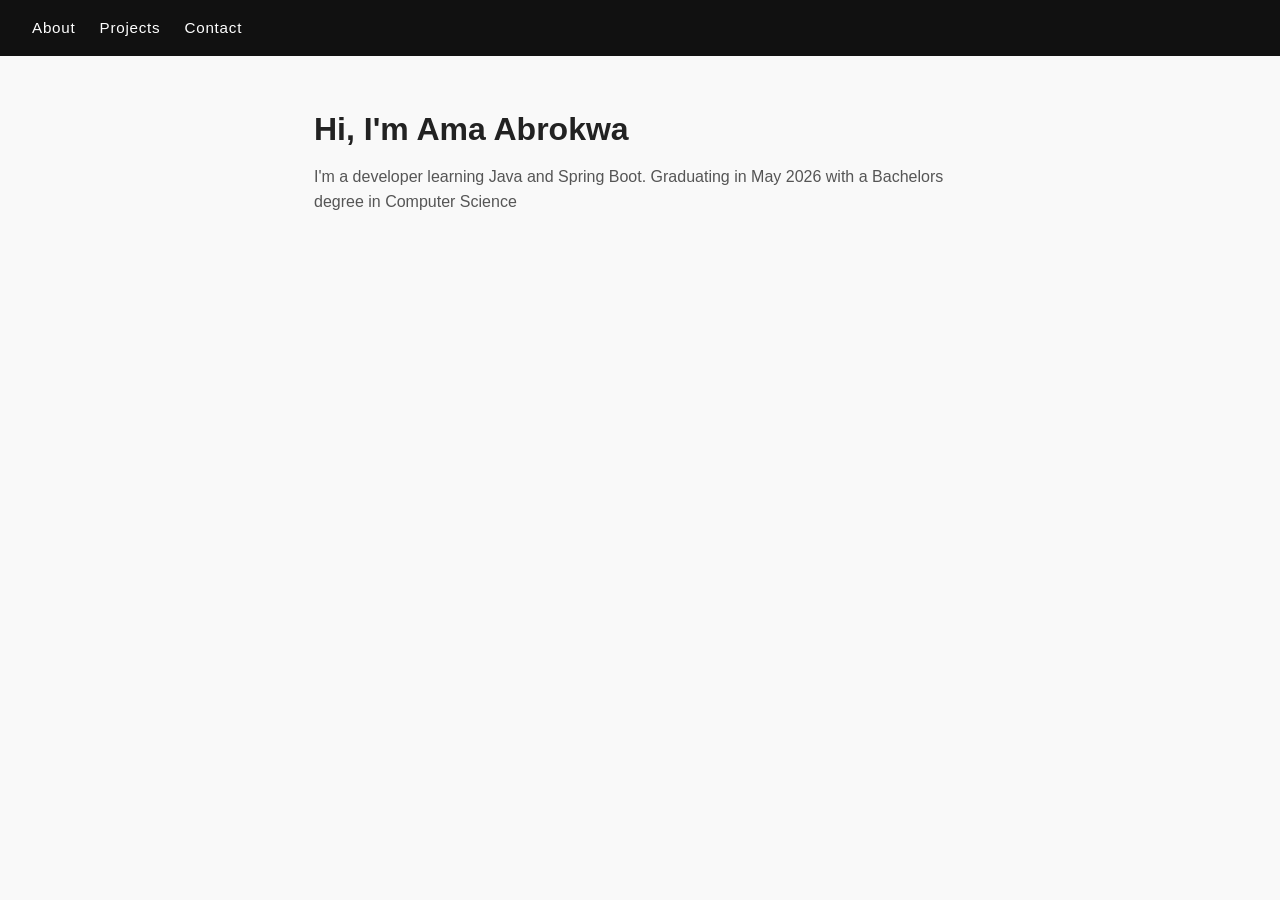
==== index.html @ 9f5f524e "Initial commit" ====
<!DOCTYPE html>
<html lang="en">
<head>
    <meta charset="UTF-8">
    <meta name="viewport" content="width=device-width, initial-scale=1.0">
    <title>Your Name</title>
    <link rel="stylesheet" href="style.css">
</head>
<body>
    <nav>
        <a href="index.html">About</a>
        <a href="projects.html">Projects</a>
        <a href="contacts.html">Contact</a>
    </nav>

    <main>
        <h1>Hi, I'm Ama Abrokwa</h1>
        <p>I'm a developer learning Java and Spring Boot. Graduating in May 2026 with a Bachelors degree in Computer Science</p>
    </main>
</body>
</html>
---- style.css ----
* {
    margin: 0;
    padding: 0;
    box-sizing: border-box;
}

body {
    font-family: 'Segoe UI', Tahoma, Geneva, Verdana, sans-serif;
    background-color: #f9f9f9;
    color: #222;
    line-height: 1.6;
}

nav {
    background-color: #111;
    padding: 1rem 2rem;
    display: flex;
    gap: 1.5rem;
}

nav a {
    color: #fff;
    text-decoration: none;
    font-size: 0.95rem;
    letter-spacing: 0.05em;
}

nav a:hover {
    color: #aaa;
}

main {
    max-width: 700px;
    margin: 3rem auto;
    padding: 0 1.5rem;
}

h1 {
    font-size: 2rem;
    margin-bottom: 0.5rem;
}

h2 {
    font-size: 1.25rem;
    margin-bottom: 0.75rem;
}

p {
    color: #555;
    margin-bottom: 1.5rem;
}

/* Projects */
.project {
    background: #fff;
    border: 1px solid #e0e0e0;
    border-radius: 8px;
    padding: 1.25rem;
    margin-bottom: 1rem;
}

.project h2 {
    margin-bottom: 0.4rem;
}

/* Contact form */
.contact-form {
    display: flex;
    flex-direction: column;
    gap: 0.75rem;
    margin-bottom: 2.5rem;
}

.contact-form label {
    font-weight: 600;
    font-size: 0.9rem;
}

.contact-form input,
.contact-form textarea {
    padding: 0.65rem 0.9rem;
    border: 1px solid #ccc;
    border-radius: 6px;
    font-size: 0.95rem;
    font-family: inherit;
    background: #fff;
    width: 100%;
}

.contact-form input:focus,
.contact-form textarea:focus {
    outline: none;
    border-color: #555;
}

.contact-form button {
    align-self: flex-start;
    padding: 0.65rem 1.5rem;
    background-color: #111;
    color: #fff;
    border: none;
    border-radius: 6px;
    font-size: 0.95rem;
    cursor: pointer;
}

.contact-form button:hover {
    background-color: #333;
}

/* Socials */
.socials ul {
    list-style: none;
    display: flex;
    gap: 1.25rem;
    flex-wrap: wrap;
}

.socials a {
    color: #111;
    text-decoration: none;
    font-weight: 500;
    border-bottom: 2px solid #ccc;
    padding-bottom: 2px;
}

.socials a:hover {
    border-color: #111;
}
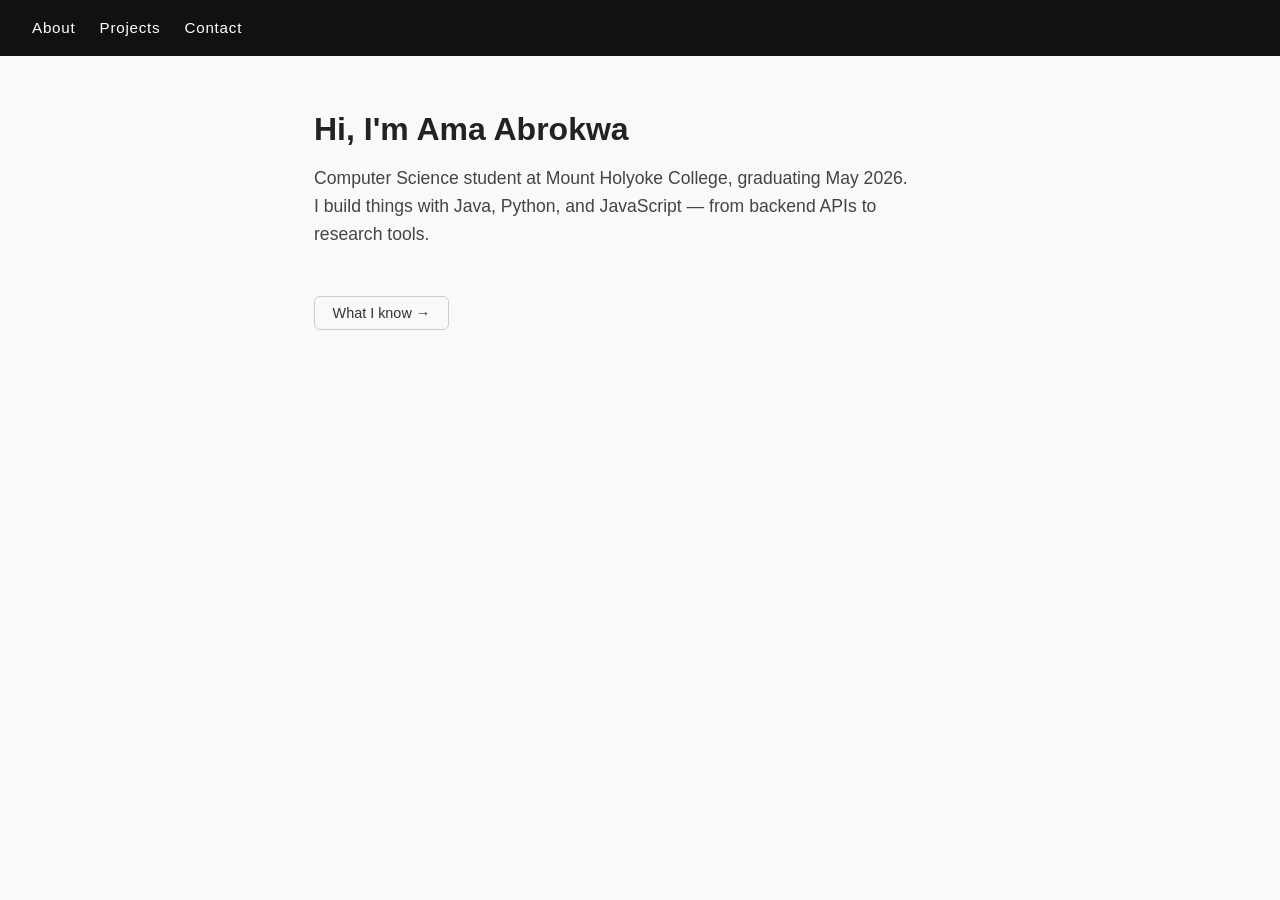
==== commit f1cf4ec4: "added more features" ====
--- a/index.html
+++ b/index.html
@@ -3,7 +3,7 @@
 <head>
     <meta charset="UTF-8">
     <meta name="viewport" content="width=device-width, initial-scale=1.0">
-    <title>Your Name</title>
+    <title>Ama Abrokwa</title>
     <link rel="stylesheet" href="style.css">
 </head>
 <body>
@@ -14,8 +14,99 @@
     </nav>
 
     <main>
-        <h1>Hi, I'm Ama Abrokwa</h1>
-        <p>I'm a developer learning Java and Spring Boot. Graduating in May 2026 with a Bachelors degree in Computer Science</p>
+        <section class="hero">
+            <h1>Hi, I'm Ama Abrokwa</h1>
+            <p>Computer Science student at Mount Holyoke College, graduating May 2026. I build things with Java, Python, and JavaScript — from backend APIs to research tools.</p>
+            <button class="reveal-btn" onclick="reveal('skills-section', this)">What I know →</button>
+        </section>
+
+        <section class="section hidden" id="skills-section">
+            <h2>Skills</h2>
+            <div class="skills">
+                <div class="skill-group">
+                    <h3>Languages</h3>
+                    <p>Python, Java, JavaScript, TypeScript, C, SQL</p>
+                </div>
+                <div class="skill-group">
+                    <h3>Tools & Frameworks</h3>
+                    <p>React, Node.js, Git, Linux/Unix</p>
+                </div>
+                <div class="skill-group">
+                    <h3>Other</h3>
+                    <p>MATLAB, Golang, HPC, SageMath</p>
+                </div>
+            </div>
+            <button class="reveal-btn" onclick="reveal('experience-section', this)">Where I've worked →</button>
+        </section>
+
+        <section class="section hidden" id="experience-section">
+            <h2>Experience</h2>
+
+            <div class="experience">
+                <div class="exp-header">
+                    <strong>Software Engineering Intern — Remitly</strong>
+                    <span>May 2025 – Aug 2025</span>
+                </div>
+                <p>Seattle, WA</p>
+                <ul>
+                    <li>Designed and built a mock API response platform that reduced integration setup time by 40%, working across multiple teams.</li>
+                    <li>Developed the tool using Java (backend) and TypeScript (UI), making it accessible to non-technical team members.</li>
+                </ul>
+            </div>
+
+            <div class="experience">
+                <div class="exp-header">
+                    <strong>Summer Research Intern — Mount Holyoke Billiards Research Group</strong>
+                    <span>May 2024 – July 2024</span>
+                </div>
+                <ul>
+                    <li>Automated large-scale data processing on HPC clusters with bash scripts, reducing manual effort by 50%.</li>
+                    <li>Applied topological data analysis and graph theory to model billiard collisions.</li>
+                    <li>Built visualizations in Python (matplotlib) and presented findings to 8 research teams.</li>
+                </ul>
+            </div>
+
+            <div class="experience">
+                <div class="exp-header">
+                    <strong>Undergraduate Researcher — Nordstrom Lab, Mount Holyoke</strong>
+                    <span>May 2023 – May 2024</span>
+                </div>
+                <ul>
+                    <li>Developed a novel algorithm improving particle tracking accuracy by 20% in granular material analysis.</li>
+                    <li>Implemented Graph Neural Networks (GNN) using TensorFlow in Python.</li>
+                    <li>Developed MATLAB scripts for statistical analysis and visualization.</li>
+                </ul>
+            </div>
+            <button class="reveal-btn" onclick="reveal('fun-section', this)">Beyond the code →</button>
+        </section>
+
+        <section class="section hidden" id="fun-section">
+            <h2>Beyond the Code</h2>
+            <div class="fun-grid">
+                <div class="fun-card">
+                    <h3>Photography</h3>
+                    <p>I love capturing moments and experimenting with light and composition. Photography gives me a creative outlet away from the screen.</p>
+                </div>
+                <div class="fun-card">
+                    <h3>Piano</h3>
+                    <p>Playing piano is how I unwind. There's something about working through a piece that feels a lot like debugging — patience and iteration.</p>
+                </div>
+                <div class="fun-card">
+                    <h3>Teaching & Mentoring</h3>
+                    <p>As a TA for Statistics and Mathematics, I tutor 30+ students in calculus. Helping others click with something difficult is one of my favorite things.</p>
+                </div>
+            </div>
+        </section>
     </main>
+
+    <script>
+        function reveal(id, btn) {
+            const section = document.getElementById(id);
+            section.classList.remove('hidden');
+            section.classList.add('fade-in');
+            btn.style.display = 'none';
+            setTimeout(() => section.scrollIntoView({ behavior: 'smooth', block: 'start' }), 50);
+        }
+    </script>
 </body>
 </html>
--- a/style.css
+++ b/style.css
@@ -50,6 +50,116 @@
     margin-bottom: 1.5rem;
 }
 
+/* Reveal animation */
+.hidden {
+    display: none;
+}
+
+.fade-in {
+    display: block;
+    animation: fadeUp 0.5s ease forwards;
+}
+
+@keyframes fadeUp {
+    from { opacity: 0; transform: translateY(20px); }
+    to   { opacity: 1; transform: translateY(0); }
+}
+
+.reveal-btn {
+    margin-top: 1.5rem;
+    background: none;
+    border: 1px solid #ccc;
+    border-radius: 6px;
+    padding: 0.5rem 1.1rem;
+    font-size: 0.9rem;
+    cursor: pointer;
+    color: #333;
+}
+
+.reveal-btn:hover {
+    border-color: #111;
+    color: #111;
+}
+
+/* Hero */
+.hero p {
+    font-size: 1.1rem;
+    color: #444;
+    max-width: 600px;
+}
+
+/* Sections */
+.section {
+    margin-top: 2.5rem;
+}
+
+/* Skills */
+.skills {
+    display: flex;
+    gap: 1.5rem;
+    flex-wrap: wrap;
+    margin-top: 0.75rem;
+}
+
+.skill-group {
+    background: #fff;
+    border: 1px solid #e0e0e0;
+    border-radius: 8px;
+    padding: 1rem 1.25rem;
+    flex: 1;
+    min-width: 160px;
+}
+
+.skill-group h3 {
+    font-size: 0.8rem;
+    text-transform: uppercase;
+    letter-spacing: 0.08em;
+    color: #888;
+    margin-bottom: 0.4rem;
+}
+
+.skill-group p {
+    color: #222;
+    margin: 0;
+    font-size: 0.9rem;
+}
+
+/* Experience */
+.experience {
+    border-left: 3px solid #e0e0e0;
+    padding-left: 1.25rem;
+    margin-bottom: 1.75rem;
+}
+
+.exp-header {
+    display: flex;
+    justify-content: space-between;
+    flex-wrap: wrap;
+    gap: 0.25rem;
+    margin-bottom: 0.2rem;
+}
+
+.exp-header span {
+    color: #888;
+    font-size: 0.875rem;
+}
+
+.experience p {
+    color: #888;
+    font-size: 0.875rem;
+    margin-bottom: 0.5rem;
+}
+
+.experience ul {
+    padding-left: 1.2rem;
+    color: #444;
+    font-size: 0.925rem;
+}
+
+.experience ul li {
+    margin-bottom: 0.3rem;
+}
+
 /* Projects */
 .project {
     background: #fff;
@@ -61,6 +171,60 @@
 
 .project h2 {
     margin-bottom: 0.4rem;
+}
+
+.project-header {
+    display: flex;
+    align-items: center;
+    flex-wrap: wrap;
+    gap: 0.75rem;
+    margin-bottom: 0.4rem;
+}
+
+.project-header h2 {
+    margin: 0;
+}
+
+.badge {
+    background: #111;
+    color: #fff;
+    font-size: 0.75rem;
+    padding: 0.2rem 0.6rem;
+    border-radius: 999px;
+}
+
+.tech-stack {
+    font-size: 0.85rem;
+    color: #888;
+    margin-bottom: 0.5rem !important;
+}
+
+/* Beyond the Code */
+.fun-grid {
+    display: flex;
+    gap: 1.25rem;
+    flex-wrap: wrap;
+    margin-top: 0.75rem;
+}
+
+.fun-card {
+    background: #fff;
+    border: 1px solid #e0e0e0;
+    border-radius: 8px;
+    padding: 1.25rem;
+    flex: 1;
+    min-width: 180px;
+}
+
+.fun-card h3 {
+    font-size: 1rem;
+    margin-bottom: 0.5rem;
+}
+
+.fun-card p {
+    color: #555;
+    font-size: 0.9rem;
+    margin: 0;
 }
 
 /* Contact form */
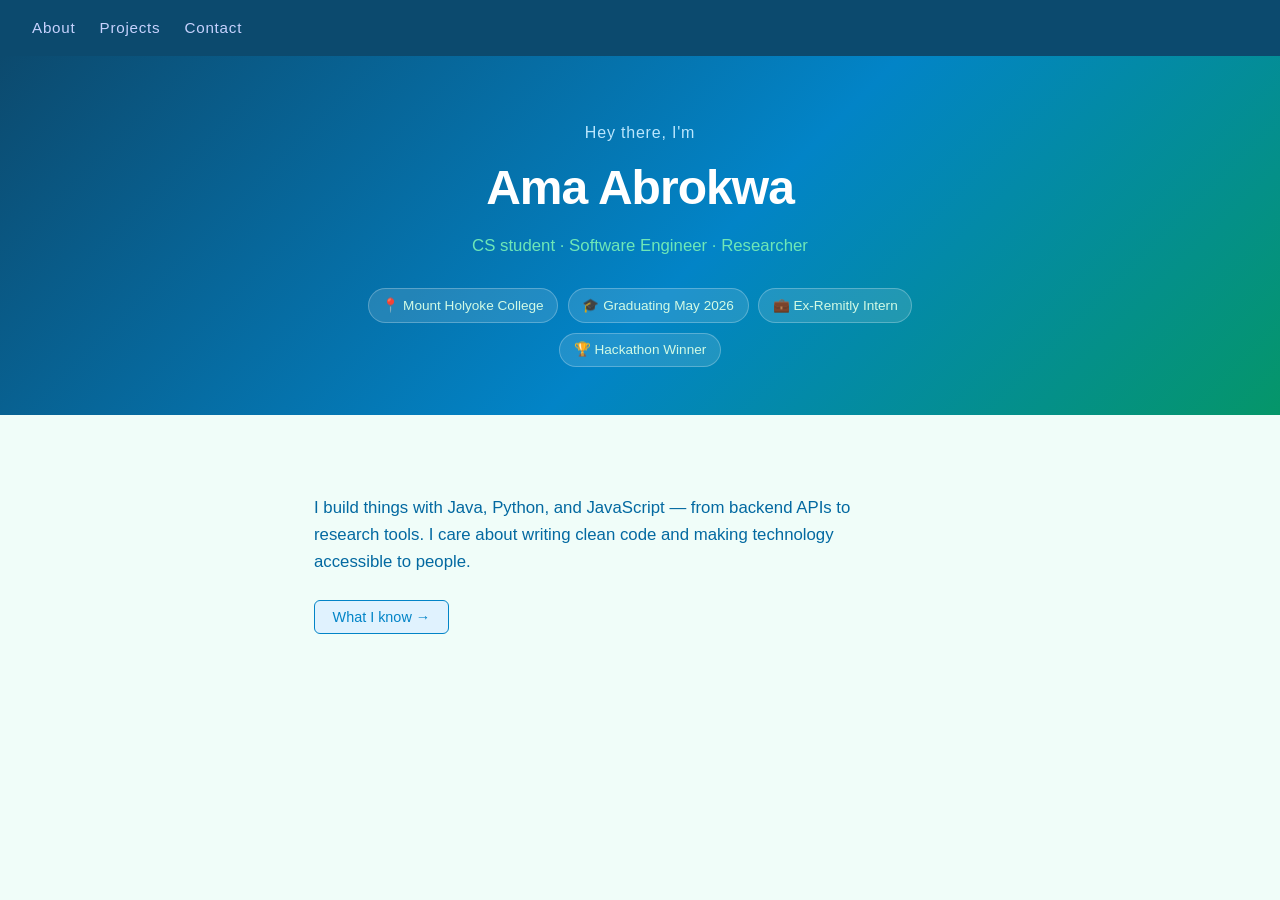
==== commit d870bd60: "added mini game and sounds" ====
--- a/index.html
+++ b/index.html
@@ -13,10 +13,23 @@
         <a href="contacts.html">Contact</a>
     </nav>
 
+    <div class="hero-banner">
+        <div class="hero-inner">
+            <p class="hero-eyebrow">Hey there, I'm</p>
+            <h1>Ama Abrokwa</h1>
+            <p class="hero-sub">CS student · Software Engineer · Researcher</p>
+            <div class="hero-chips">
+                <span class="chip">📍 Mount Holyoke College</span>
+                <span class="chip">🎓 Graduating May 2026</span>
+                <span class="chip">💼 Ex-Remitly Intern</span>
+                <span class="chip">🏆 Hackathon Winner</span>
+            </div>
+        </div>
+    </div>
+
     <main>
         <section class="hero">
-            <h1>Hi, I'm Ama Abrokwa</h1>
-            <p>Computer Science student at Mount Holyoke College, graduating May 2026. I build things with Java, Python, and JavaScript — from backend APIs to research tools.</p>
+            <p class="hero-desc">I build things with Java, Python, and JavaScript — from backend APIs to research tools. I care about writing clean code and making technology accessible to people.</p>
             <button class="reveal-btn" onclick="reveal('skills-section', this)">What I know →</button>
         </section>
 
@@ -96,10 +109,53 @@
                     <p>As a TA for Statistics and Mathematics, I tutor 30+ students in calculus. Helping others click with something difficult is one of my favorite things.</p>
                 </div>
             </div>
+            <button class="reveal-btn" onclick="reveal('game-section', this)">Think you know me? →</button>
+        </section>
+
+        <section class="section hidden" id="game-section">
+            <h2>Guess Where Ama Has Been 🌍</h2>
+            <p style="margin-bottom:1rem; color: var(--muted);">Read the clue and pick the right place. How well do you know her story?</p>
+            <div class="game-box" id="game-box">
+                <div class="game-clue" id="game-clue"></div>
+                <div class="game-options" id="game-options"></div>
+                <div class="game-feedback" id="game-feedback"></div>
+                <div class="game-score" id="game-score"></div>
+            </div>
         </section>
     </main>
 
     <script>
+        const audio = new (window.AudioContext || window.webkitAudioContext)();
+
+        function playTone(frequency, duration, type = 'sine', volume = 0.3) {
+            const osc = audio.createOscillator();
+            const gain = audio.createGain();
+            osc.connect(gain);
+            gain.connect(audio.destination);
+            osc.type = type;
+            osc.frequency.setValueAtTime(frequency, audio.currentTime);
+            gain.gain.setValueAtTime(volume, audio.currentTime);
+            gain.gain.exponentialRampToValueAtTime(0.001, audio.currentTime + duration);
+            osc.start(audio.currentTime);
+            osc.stop(audio.currentTime + duration);
+        }
+
+        function playCorrect() {
+            playTone(523, 0.12); // C5
+            setTimeout(() => playTone(659, 0.12), 100); // E5
+            setTimeout(() => playTone(784, 0.2), 200); // G5
+        }
+
+        function playWrong() {
+            playTone(200, 0.15, 'sawtooth', 0.2);
+            setTimeout(() => playTone(160, 0.25, 'sawtooth', 0.2), 130);
+        }
+
+        function playFinish() {
+            const notes = [523, 659, 784, 1047];
+            notes.forEach((freq, i) => setTimeout(() => playTone(freq, 0.2), i * 120));
+        }
+
         function reveal(id, btn) {
             const section = document.getElementById(id);
             section.classList.remove('hidden');
@@ -107,6 +163,150 @@
             btn.style.display = 'none';
             setTimeout(() => section.scrollIntoView({ behavior: 'smooth', block: 'start' }), 50);
         }
+
+        const questions = [
+            {
+                clue: "🎓 This is where Ama is studying Computer Science and won a prize for excellence in Mathematics.",
+                answer: "South Hadley, MA",
+                options: ["Cambridge, MA", "South Hadley, MA", "New York, NY", "Atlanta, GA"],
+                fact: "Mount Holyoke College is in South Hadley, MA — where she also won the Mildred L. Sanderson Prize!"
+            },
+            {
+                clue: "💼 Ama spent a summer here as a Software Engineering Intern, building tools that helped both engineers and non-technical teams.",
+                answer: "Seattle, WA",
+                options: ["San Francisco, CA", "Austin, TX", "Seattle, WA", "Chicago, IL"],
+                fact: "She interned at Remitly in Seattle, WA in summer 2025 — reducing integration setup time by 40%!"
+            },
+            {
+                clue: "🏆 This city hosted the hackathon where Ama won Best Use of CI/CD out of 50+ submissions.",
+                answer: "Boston, MA",
+                options: ["Boston, MA", "Philadelphia, PA", "Washington, DC", "Providence, RI"],
+                fact: "TechTogether Boston — where The Resource Trouvé took home the Best CI/CD award!"
+            },
+            {
+                clue: "🔬 Ama spent two summers here doing research — one on billiard collisions, one on particle tracking algorithms.",
+                answer: "South Hadley, MA",
+                options: ["New Haven, CT", "Princeton, NJ", "South Hadley, MA", "Amherst, MA"],
+                fact: "Both research roles were at Mount Holyoke College in South Hadley, MA!"
+            },
+            {
+                clue: "🌍 Ama has roots here — this West African country is part of her heritage and she has visited.",
+                answer: "Ghana",
+                options: ["Nigeria", "Ghana", "Senegal", "Kenya"],
+                fact: "Ghana! It's where her roots are 🇬🇭"
+            },
+            {
+                clue: "🌏 Ama has been to this Southeast Asian city-state, known for its food, skyline, and the Merlion.",
+                answer: "Singapore",
+                options: ["Thailand", "Indonesia", "Singapore", "Malaysia"],
+                fact: "Singapore! One of the most vibrant cities in the world 🇸🇬"
+            },
+            {
+                clue: "🇬🇧 Red buses, Big Ben, the Thames — Ama would love to visit this city. Has she been yet?",
+                answer: "Not yet, but it's on the list!",
+                options: ["Yes, she's been!", "Not yet, but it's on the list!", "She goes every year", "She studied there"],
+                fact: "Not yet! But London is very much on Ama's bucket list 🇬🇧"
+            },
+            {
+                clue: "🇰🇷 K-pop, kimchi, and stunning palaces — has Ama visited this East Asian country?",
+                answer: "Not yet — someday!",
+                options: ["Yes, she loved it!", "Not yet — someday!", "She's been twice", "She lived there"],
+                fact: "Not yet! South Korea is high on the wishlist 🇰🇷"
+            },
+            {
+                clue: "🍣 Important question: Does Ama actually like sushi?",
+                answer: "No, not her thing",
+                options: ["Yes, she loves it!", "No, not her thing", "Only California rolls", "She's never tried it"],
+                fact: "Nope! Sushi is a hard pass from Ama 🙅‍♀️"
+            }
+        ];
+
+        let current = 0;
+        let score = 0;
+
+        function loadQuestion() {
+            const q = questions[current];
+            document.getElementById('game-clue').textContent = q.clue;
+            document.getElementById('game-feedback').textContent = '';
+
+            const optionsEl = document.getElementById('game-options');
+            optionsEl.innerHTML = '';
+            q.options.forEach(opt => {
+                const btn = document.createElement('button');
+                btn.className = 'game-option';
+                btn.textContent = opt;
+                btn.onclick = () => checkAnswer(opt, btn);
+                optionsEl.appendChild(btn);
+            });
+
+            document.getElementById('game-score').textContent = `Question ${current + 1} of ${questions.length}`;
+        }
+
+        function checkAnswer(selected, btn) {
+            const q = questions[current];
+            const allBtns = document.querySelectorAll('.game-option');
+            allBtns.forEach(b => b.disabled = true);
+
+            if (selected === q.answer) {
+                btn.classList.add('correct');
+                score++;
+                playCorrect();
+                document.getElementById('game-feedback').innerHTML = `✅ Correct! ${q.fact}`;
+            } else {
+                btn.classList.add('wrong');
+                allBtns.forEach(b => { if (b.textContent === q.answer) b.classList.add('correct'); });
+                playWrong();
+                document.getElementById('game-feedback').innerHTML = `❌ Not quite! ${q.fact}`;
+            }
+
+            current++;
+            if (current < questions.length) {
+                setTimeout(() => loadQuestion(), 2200);
+            } else {
+                setTimeout(() => { playFinish(); showResult(); }, 2200);
+            }
+        }
+
+        function showResult() {
+            const box = document.getElementById('game-box');
+            const msgs = score === questions.length
+                ? "Perfect score! You really paid attention 🎉"
+                : score >= 7
+                ? "Wow, you know Ama well! 👏"
+                : score >= 5
+                ? "Not bad! You've been paying attention."
+                : score >= 3
+                ? "A few misses — go back and read more! 😄"
+                : "Were you even reading? 😂 Try again!";
+            box.innerHTML = `
+                <div class="game-result">
+                    <div class="game-result-score">${score} / ${questions.length}</div>
+                    <p>${msgs}</p>
+                    <button class="reveal-btn" onclick="restartGame()">Play again →</button>
+                </div>`;
+        }
+
+        function restartGame() {
+            current = 0;
+            score = 0;
+            document.getElementById('game-box').innerHTML = `
+                <div class="game-clue" id="game-clue"></div>
+                <div class="game-options" id="game-options"></div>
+                <div class="game-feedback" id="game-feedback"></div>
+                <div class="game-score" id="game-score"></div>`;
+            loadQuestion();
+        }
+
+        document.addEventListener('DOMContentLoaded', () => {
+            const gameSection = document.getElementById('game-section');
+            const observer = new MutationObserver(() => {
+                if (!gameSection.classList.contains('hidden')) {
+                    loadQuestion();
+                    observer.disconnect();
+                }
+            });
+            observer.observe(gameSection, { attributes: true, attributeFilter: ['class'] });
+        });
     </script>
 </body>
 </html>
--- a/style.css
+++ b/style.css
@@ -1,3 +1,16 @@
+:root {
+    --bg: #f0fdf9;
+    --nav-bg: #0c4a6e;
+    --nav-hover: #6ee7b7;
+    --accent: #0284c7;
+    --accent-light: #e0f2fe;
+    --accent2: #059669;
+    --text: #0f172a;
+    --muted: #475569;
+    --card-bg: #ffffff;
+    --border: #a7f3d0;
+}
+
 * {
     margin: 0;
     padding: 0;
@@ -6,27 +19,27 @@
 
 body {
     font-family: 'Segoe UI', Tahoma, Geneva, Verdana, sans-serif;
-    background-color: #f9f9f9;
-    color: #222;
+    background-color: var(--bg);
+    color: var(--text);
     line-height: 1.6;
 }
 
 nav {
-    background-color: #111;
+    background-color: var(--nav-bg);
     padding: 1rem 2rem;
     display: flex;
     gap: 1.5rem;
 }
 
 nav a {
-    color: #fff;
+    color: #c7d2fe;
     text-decoration: none;
     font-size: 0.95rem;
     letter-spacing: 0.05em;
 }
 
 nav a:hover {
-    color: #aaa;
+    color: var(--nav-hover);
 }
 
 main {
@@ -38,15 +51,17 @@
 h1 {
     font-size: 2rem;
     margin-bottom: 0.5rem;
+    color: var(--text);
 }
 
 h2 {
     font-size: 1.25rem;
     margin-bottom: 0.75rem;
+    color: var(--accent);
 }
 
 p {
-    color: #555;
+    color: var(--muted);
     margin-bottom: 1.5rem;
 }
 
@@ -67,25 +82,81 @@
 
 .reveal-btn {
     margin-top: 1.5rem;
-    background: none;
-    border: 1px solid #ccc;
+    background: var(--accent-light);
+    border: 1.5px solid var(--accent);
     border-radius: 6px;
     padding: 0.5rem 1.1rem;
     font-size: 0.9rem;
     cursor: pointer;
-    color: #333;
+    color: var(--accent);
+    font-weight: 500;
+    transition: background 0.2s, color 0.2s;
 }
 
 .reveal-btn:hover {
-    border-color: #111;
-    color: #111;
-}
-
-/* Hero */
-.hero p {
-    font-size: 1.1rem;
-    color: #444;
+    background: var(--accent);
+    color: #fff;
+}
+
+/* Hero Banner */
+.hero-banner {
+    background: linear-gradient(135deg, #0c4a6e 0%, #0284c7 55%, #059669 100%);
+    padding: 4rem 2rem 3rem;
+    text-align: center;
+    color: #fff;
+}
+
+.hero-inner {
+    max-width: 700px;
+    margin: 0 auto;
+}
+
+.hero-eyebrow {
+    font-size: 1rem;
+    color: #bae6fd;
+    margin-bottom: 0.25rem;
+    letter-spacing: 0.05em;
+}
+
+.hero-banner h1 {
+    font-size: 3rem;
+    color: #fff;
+    margin-bottom: 0.4rem;
+    letter-spacing: -0.02em;
+}
+
+.hero-sub {
+    font-size: 1.05rem;
+    color: #6ee7b7;
+    margin-bottom: 1.75rem;
+}
+
+.hero-chips {
+    display: flex;
+    flex-wrap: wrap;
+    gap: 0.6rem;
+    justify-content: center;
+}
+
+.chip {
+    background: rgba(255, 255, 255, 0.12);
+    border: 1px solid rgba(255, 255, 255, 0.25);
+    color: #d1fae5;
+    padding: 0.35rem 0.85rem;
+    border-radius: 999px;
+    font-size: 0.85rem;
+}
+
+/* Hero section below banner */
+.hero {
+    padding-top: 2rem;
+}
+
+.hero-desc {
+    font-size: 1.05rem;
+    color: #0369a1;
     max-width: 600px;
+    margin-bottom: 0;
 }
 
 /* Sections */
@@ -102,8 +173,8 @@
 }
 
 .skill-group {
-    background: #fff;
-    border: 1px solid #e0e0e0;
+    background: var(--card-bg);
+    border: 1.5px solid var(--border);
     border-radius: 8px;
     padding: 1rem 1.25rem;
     flex: 1;
@@ -114,19 +185,19 @@
     font-size: 0.8rem;
     text-transform: uppercase;
     letter-spacing: 0.08em;
-    color: #888;
+    color: var(--accent2);
     margin-bottom: 0.4rem;
 }
 
 .skill-group p {
-    color: #222;
+    color: var(--text);
     margin: 0;
     font-size: 0.9rem;
 }
 
 /* Experience */
 .experience {
-    border-left: 3px solid #e0e0e0;
+    border-left: 3px solid var(--accent);
     padding-left: 1.25rem;
     margin-bottom: 1.75rem;
 }
@@ -140,19 +211,19 @@
 }
 
 .exp-header span {
-    color: #888;
+    color: var(--accent2);
     font-size: 0.875rem;
 }
 
 .experience p {
-    color: #888;
+    color: var(--muted);
     font-size: 0.875rem;
     margin-bottom: 0.5rem;
 }
 
 .experience ul {
     padding-left: 1.2rem;
-    color: #444;
+    color: #374151;
     font-size: 0.925rem;
 }
 
@@ -162,8 +233,8 @@
 
 /* Projects */
 .project {
-    background: #fff;
-    border: 1px solid #e0e0e0;
+    background: var(--card-bg);
+    border: 1.5px solid var(--border);
     border-radius: 8px;
     padding: 1.25rem;
     margin-bottom: 1rem;
@@ -186,16 +257,16 @@
 }
 
 .badge {
-    background: #111;
+    background: linear-gradient(135deg, #0284c7, #059669);
     color: #fff;
     font-size: 0.75rem;
-    padding: 0.2rem 0.6rem;
+    padding: 0.2rem 0.7rem;
     border-radius: 999px;
 }
 
 .tech-stack {
     font-size: 0.85rem;
-    color: #888;
+    color: var(--accent2);
     margin-bottom: 0.5rem !important;
 }
 
@@ -208,23 +279,108 @@
 }
 
 .fun-card {
-    background: #fff;
-    border: 1px solid #e0e0e0;
+    background: var(--card-bg);
+    border: 1.5px solid var(--border);
     border-radius: 8px;
     padding: 1.25rem;
     flex: 1;
     min-width: 180px;
+    border-top: 3px solid var(--accent);
 }
 
 .fun-card h3 {
     font-size: 1rem;
     margin-bottom: 0.5rem;
+    color: var(--accent);
 }
 
 .fun-card p {
-    color: #555;
+    color: var(--muted);
     font-size: 0.9rem;
     margin: 0;
+}
+
+/* Game */
+.game-box {
+    background: var(--card-bg);
+    border: 1.5px solid var(--border);
+    border-radius: 12px;
+    padding: 1.75rem;
+}
+
+.game-clue {
+    font-size: 1.05rem;
+    color: var(--text);
+    margin-bottom: 1.25rem;
+    line-height: 1.6;
+}
+
+.game-options {
+    display: grid;
+    grid-template-columns: 1fr 1fr;
+    gap: 0.75rem;
+    margin-bottom: 1rem;
+}
+
+.game-option {
+    padding: 0.65rem 1rem;
+    border: 1.5px solid var(--border);
+    border-radius: 8px;
+    background: var(--bg);
+    color: var(--text);
+    font-size: 0.9rem;
+    cursor: pointer;
+    text-align: left;
+    transition: border-color 0.2s, background 0.2s;
+}
+
+.game-option:hover:not(:disabled) {
+    border-color: var(--accent);
+    background: var(--accent-light);
+}
+
+.game-option.correct {
+    background: #d1fae5;
+    border-color: #059669;
+    color: #065f46;
+    font-weight: 600;
+}
+
+.game-option.wrong {
+    background: #fee2e2;
+    border-color: #dc2626;
+    color: #991b1b;
+}
+
+.game-feedback {
+    font-size: 0.9rem;
+    color: var(--muted);
+    min-height: 1.5rem;
+    margin-bottom: 0.5rem;
+}
+
+.game-score {
+    font-size: 0.8rem;
+    color: var(--muted);
+    text-align: right;
+}
+
+.game-result {
+    text-align: center;
+    padding: 1rem 0;
+}
+
+.game-result-score {
+    font-size: 3rem;
+    font-weight: 700;
+    color: var(--accent);
+    margin-bottom: 0.5rem;
+}
+
+.game-result p {
+    margin-bottom: 1.25rem;
+    font-size: 1rem;
+    color: var(--text);
 }
 
 /* Contact form */
@@ -238,29 +394,31 @@
 .contact-form label {
     font-weight: 600;
     font-size: 0.9rem;
+    color: var(--text);
 }
 
 .contact-form input,
 .contact-form textarea {
     padding: 0.65rem 0.9rem;
-    border: 1px solid #ccc;
+    border: 1.5px solid var(--border);
     border-radius: 6px;
     font-size: 0.95rem;
     font-family: inherit;
-    background: #fff;
+    background: var(--card-bg);
     width: 100%;
+    color: var(--text);
 }
 
 .contact-form input:focus,
 .contact-form textarea:focus {
     outline: none;
-    border-color: #555;
+    border-color: var(--accent);
 }
 
 .contact-form button {
     align-self: flex-start;
     padding: 0.65rem 1.5rem;
-    background-color: #111;
+    background: linear-gradient(135deg, #0284c7, #059669);
     color: #fff;
     border: none;
     border-radius: 6px;
@@ -269,7 +427,7 @@
 }
 
 .contact-form button:hover {
-    background-color: #333;
+    opacity: 0.9;
 }
 
 /* Socials */
@@ -281,13 +439,14 @@
 }
 
 .socials a {
-    color: #111;
+    color: var(--accent);
     text-decoration: none;
     font-weight: 500;
-    border-bottom: 2px solid #ccc;
+    border-bottom: 2px solid var(--border);
     padding-bottom: 2px;
 }
 
 .socials a:hover {
-    border-color: #111;
-}
+    border-color: var(--accent);
+    color: var(--accent2);
+}
